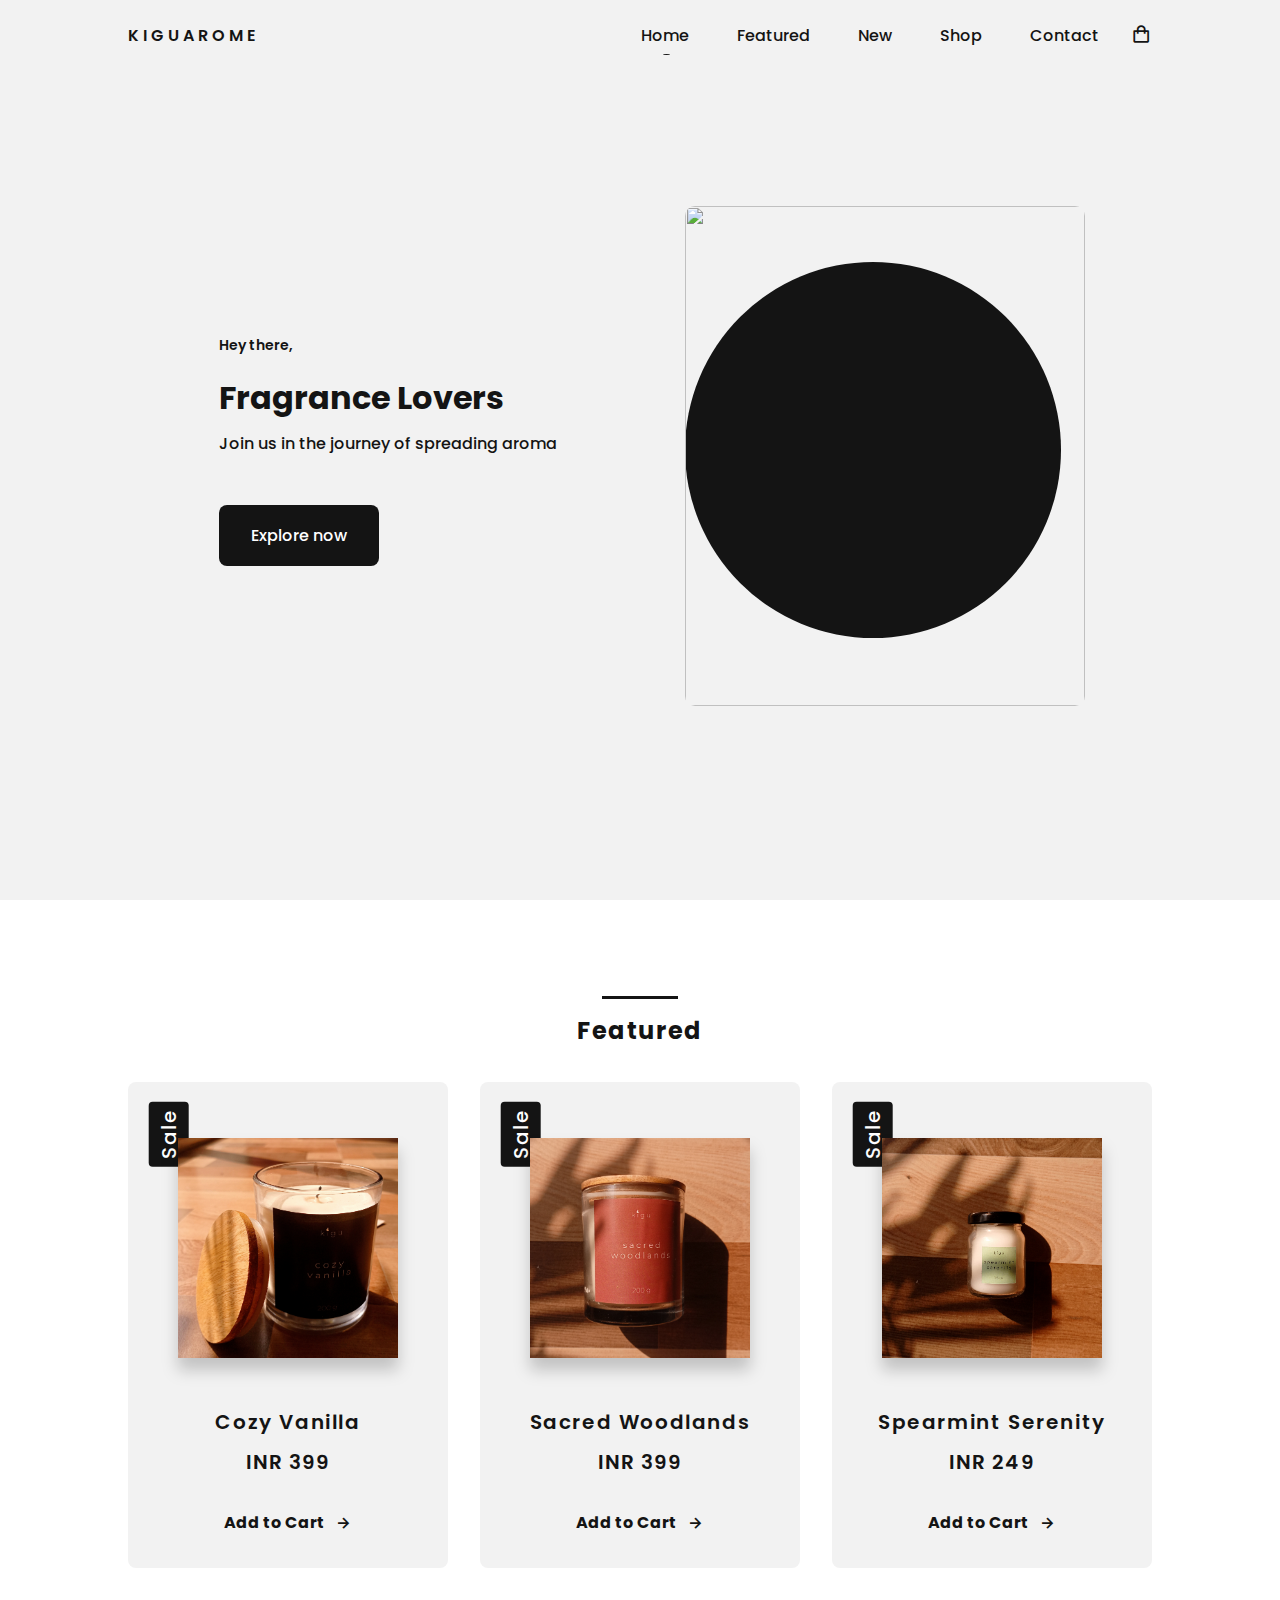
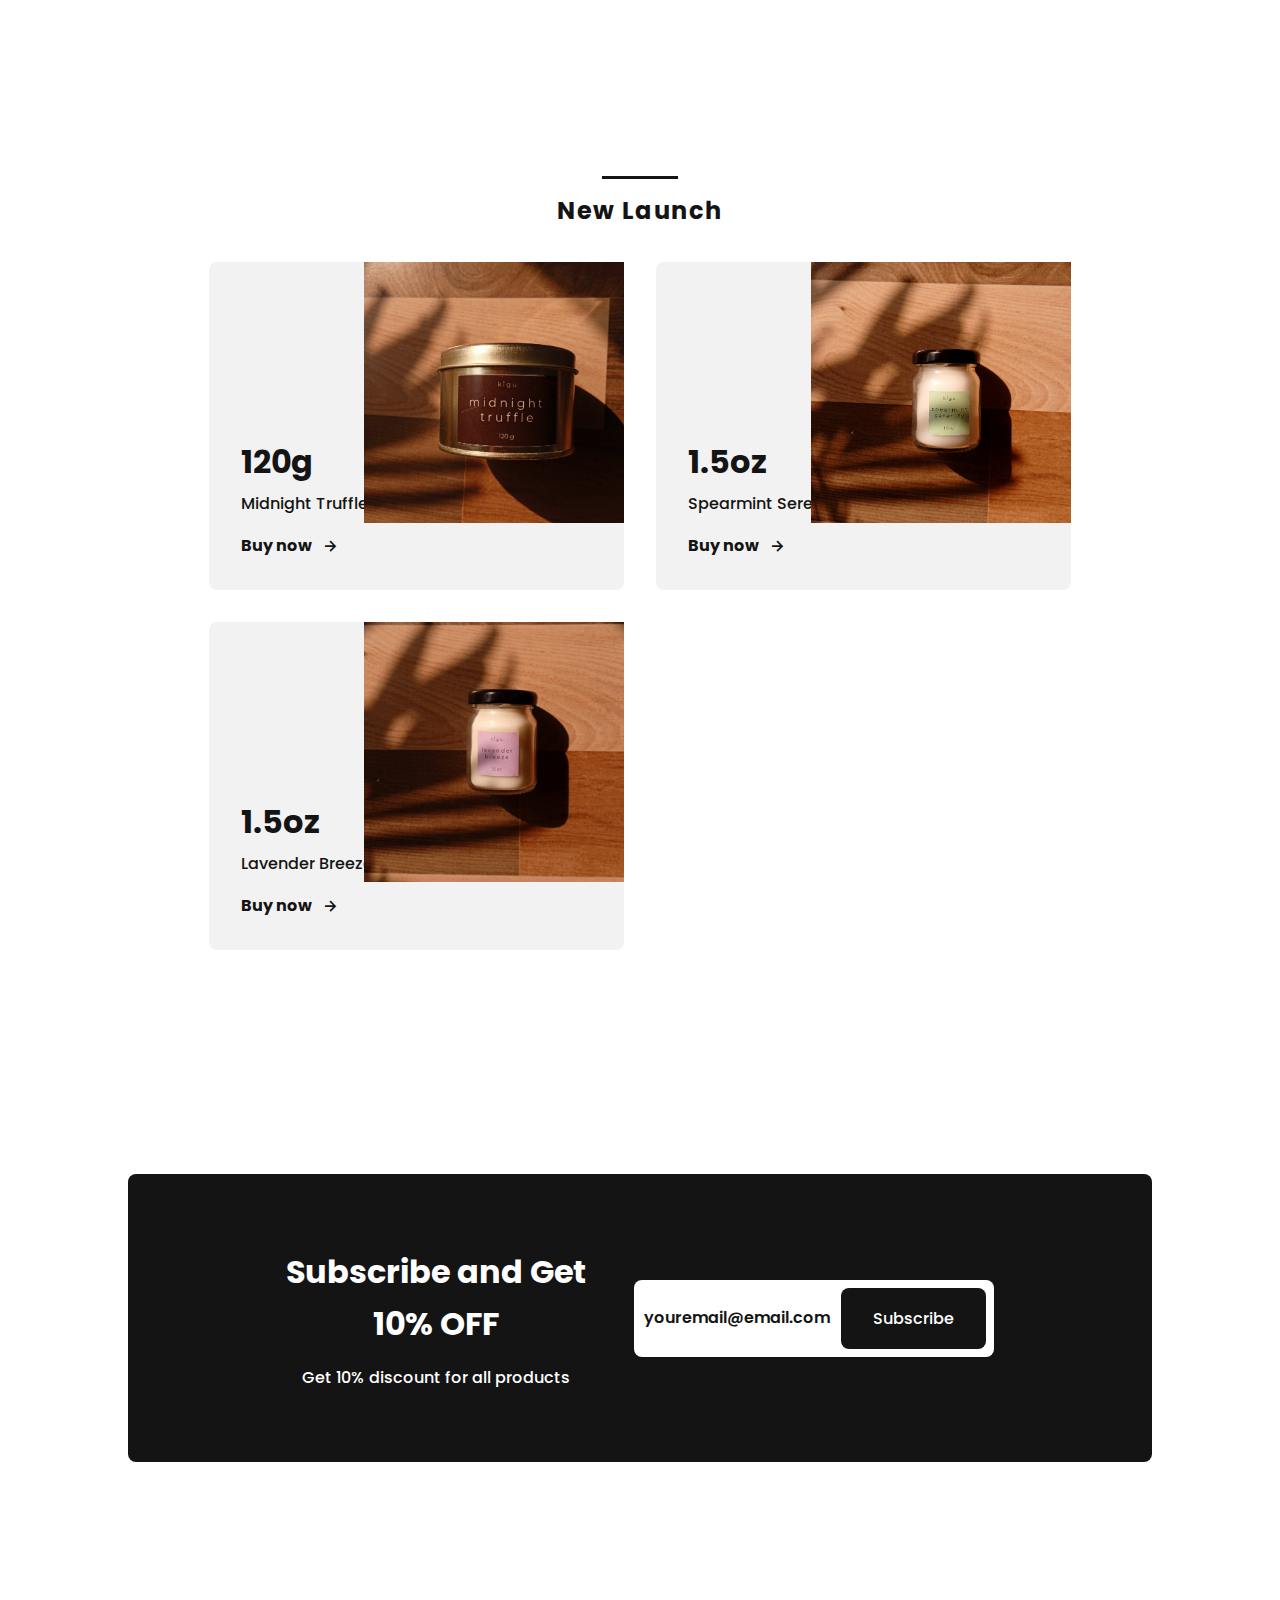
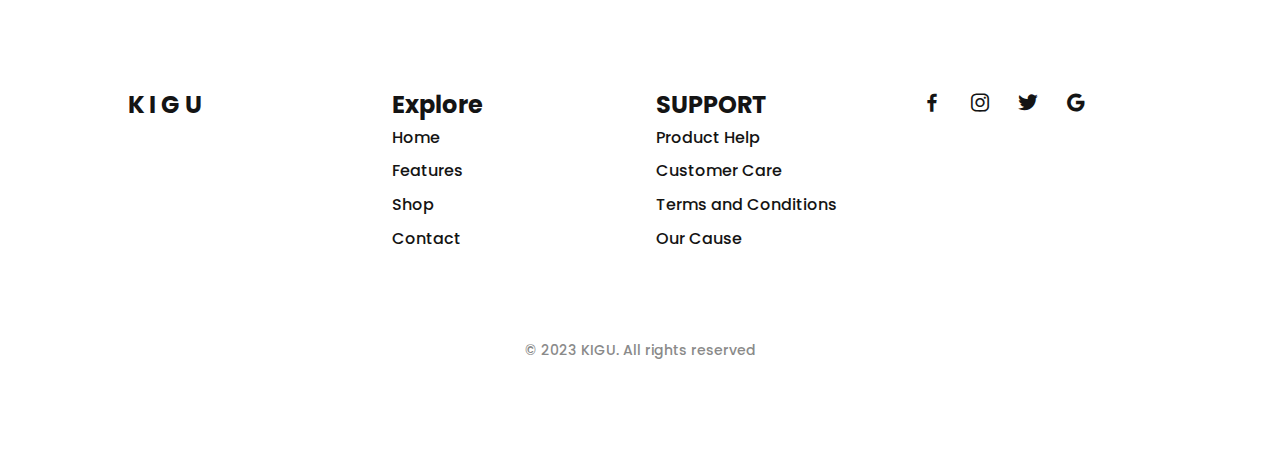
==== index.html @ 7e464791 "Add files via upload" ====
<!DOCTYPE html>
<html lang="en">
    <head>
        <meta charset="UTF-8">
        <meta name="viewport" content="width=device-width, initial-scale=1.0">

        <!-- ===== CSS ===== -->
        <link rel="stylesheet" href="./assets/css/styles.css">
        <script src="https://code.iconify.design/iconify-icon/1.0.7/iconify-icon.min.js"></script>
        <!-- ===== BOX ICONS ===== -->
        <link href='https://unpkg.com/boxicons@2.1.4/css/boxicons.min.css' rel='stylesheet'>

        <title>K I G U | Store </title>
    </head>
    <body>

        <!--===== HEADER =====-->
        <header class="l-header" id="header">
            <nav class="nav bd-grid">
                 <div class="nav__toggle" id="nav-toggle">
                    <i class="bx bxs-grid"></i>
                 </div>

                 <a href="#" class="nav__logo">K I G U   A R O M E</a>

                 <div class="nav__menu" id="nav-menu">
                    <ul class="nav__list">
                        <li class="nav__item"><a href="#home" class="nav__link active">Home</a></li>
                        <li class="nav__item"><a href="#featured" class="nav__link">Featured</a></li>
                        <li class="nav__item"><a href="#new" class="nav__link">New</a></li>
                        <li class="nav__item"><a href="shop.html" class="nav__link">Shop</a></li>
                        <li class="nav__item"><a href="#contact" class="nav__link">Contact</a></li>
                    </ul>
                 </div>

                 <div class="nav__shop">
                    <i class="bx bx-shopping-bag"></i>
                 </div>
            </nav>
        </header>

        <main class="l-main">
            <!--===== HOME =====-->
            <section class="home" id="home">
                <div class="home__container bd-grid">
                    <div class="home__candle">
                        <div class="home__shape"></div>
                        <img src="assets/img/cover.jpg" alt="" class="home__img">
                    </div>

                    <div class="home__data">
                        <span class="home__new">Hey there,</span>
                        <h1 class="home__title">Fragrance Lovers <br> </h1>
                        <p class="home__description">Join us in the journey of spreading aroma  </p>
                        <a href="./shop.html" class="button">Explore now</a>
                    </div>
                </div>
            </section>

            <!--===== FEATURED =====-->
            <section class="featured section" id="featured">
                <h2 class="section-title">Featured</h2>

                <div class="featured__container bd-grid">
                   <article class="candle">
                      <div class="candle__sale">Sale</div>
                      <img src="assets/img/vanilla-shop.jpg" alt="" class="candle__img">
                      <span class="candle__name">Cozy Vanilla</span>
                      <span class="candle__price">INR 399</span>
                      <a href="./payment.html" class="button-light">Add to Cart <i class="bx bx-right-arrow-alt button-icon"></i></a>
                   </article>

                   <article class="candle">
                    <div class="candle__sale">Sale</div>
                    <img src="assets/img/sacred-shop.jpg" alt="" class="candle__img">
                    <span class="candle__name">Sacred Woodlands</span>
                    <span class="candle__price">INR 399</span>
                    <a href="./payment.html" class="button-light">Add to Cart <i class="bx bx-right-arrow-alt button-icon"></i></a>
                 </article>

                 <article class="candle">
                    <div class="candle__sale">Sale</div>
                    <img src="assets/img/mint-shop.jpg" alt="" class="candle__img">
                    <span class="candle__name">Spearmint Serenity</span>
                    <span class="candle__price">INR 249</span>
                    <a href="./payment.html" class="button-light">Add to Cart <i class="bx bx-right-arrow-alt button-icon"></i></a>
                 </article>
                </div>

            </section>

            <!--===== COLLECTION =====-->
            <section class="collection section" id="new">
                <h2 class="section-title">New Launch</h2>

                <div class="collection__container bd-grid">

                    <div class="collection__card">
                        <div class="collection__data">
                            <h3 class="collection__name">120g</h3>
                            <p class="collection__description">Midnight Truffle</p>
                            <a href="./payment.html" class="button-light">Buy now <i class="bx bx-right-arrow-alt button-icon"></i></a>
                        </div>

                        <img src="assets/img/midnight-shop.jpg" alt="" class="collection__img">
                    </div>

                    <div class="collection__card">
                        <div class="collection__data">
                            <h3 class="collection__name">1.5oz</h3>
                            <p class="collection__description">Spearmint Serenity</p>
                            <a href="./payment.html" class="button-light">Buy now <i class="bx bx-right-arrow-alt button-icon"></i></a>
                        </div>

                        <img src="assets/img/mint-shop.jpg" alt="" class="collection__img">
                    </div>

                    <div class="collection__card">
                        <div class="collection__data">
                            <h3 class="collection__name">1.5oz</h3>
                            <p class="collection__description">Lavender Breeze</p>
                            <a href="./payment.html" class="button-light">Buy now <i class="bx bx-right-arrow-alt button-icon"></i></a>
                        </div>

                        <img src="assets/img/lavender-shop.jpg" alt="" class="collection__img">
                    </div>
                </div>
            </section>
            

            <!--===== NEWSLETTER =====-->
            <section class="newsletter section">
                <div class="newsletter__container bd-grid">
                    <div>
                        <h3 class="newsletter__title">Subscribe and Get <br>10% OFF</h3>
                        <p class="newsletter__description">Get 10% discount for all products</p>
                    </div>

                    <form action="" class="newsletter__subscribe">
                        <input type="text" placeholder="youremail@email.com" class="newsletter__input">
                        <a href="mailto:kiguarome@gmail.com?subject=Subscribtion&body=I%20am%20subscribing%20to%20Kigu." class="button">Subscribe</a>
                    </form>
                </div>
            </section>

            
        </main>

        <!--===== FOOTER =====-->
        <footer class="footer section" id="contact">
            <div class="footer__container bd-grid">
                <div class="footer__box">
                    <h3 class="footer__title">K I G U</h3>
                </div>
        
                <div class="footer__box">
                    <h3 class="footer__title">Explore</h3>
                    <ul>
                        <li><a href="#home" class="footer__link">Home</a></li>
                        <li><a href="#featured" class="footer__link">Features</a></li>
                        <li><a href="./shop.html" class="footer__link">Shop</a></li>
                        <li><a href="#contact" class="footer__link">Contact</a></li>
                    </ul>
                </div>
        
                <div class="footer__box">
                    <h3 class="footer__title">SUPPORT</h3>
                    <ul>
                        <li><a href="https://www.instagram.com/kiguarome/" class="footer__link">Product Help</a></li>
                        <li><a href="https://www.instagram.com/kiguarome/" class="footer__link">Customer Care</a></li>
                        <li><a href="./pages/terms.html" class="footer__link">Terms and Conditions</a></li>
                        <li><a href="./pages/cause.html" class="footer__link">Our Cause</a></li>
                    </ul>
                </div>
        
                <div class="footer__box">
                    <a href="https://www.facebook.com/profile.php?id=61552154427561" class="footer__social"><i class="bx bxl-facebook"></i></a>
                    <a href="https://www.instagram.com/kiguarome/" class="footer__social"><i class="bx bxl-instagram"></i></a>
                    <a href="https://twitter.com/kiguarome" class="footer__social"><i class="bx bxl-twitter"></i></a>
                    <a href="https://www.google.com/search?q=kigu+arome&oq=kigu+arome&gs_lcrp=EgZjaHJvbWUqBggAEEUYOzIGCAAQRRg7MgYIARBFGEAyBggCEEUYOzIGCAMQRRg8MgYIBBBFGDwyBggFEEUYPNIBCDI1MDlqMGo3qAIAsAIA&sourceid=chrome&ie=UTF-8#ip=1" class="footer__social"><i class="bx bxl-google"></i></a>
                    <a href="tel:+919999391465" class="footer__social"><iconify-icon icon="bx:phone"></iconify-icon></a>
                    <a href="mailto:kiguarome@gmail.com" class="footer__social"><iconify-icon icon="icon-park:email-push"></iconify-icon></a>
                </div>

               
            </div>
        
            <p class="footer__copy">&#169; 2023 KIGU. All rights reserved</p>
        </footer>

        <!--===== MAIN JS =====-->
        <script src="assets/js/main.js"></script>
        
    </body>
</html>
---- assets/css/styles.css ----
/*===== GOOGLE FONTS =====*/
@import url("https://fonts.googleapis.com/css2?family=Poppins:wght@400;500;600;700&display=swap");
/*===== VARIABLES CSS =====*/
:root{
  --header-height: 3rem; 
  /*===== Font weight =====*/
  --font-medium: 500;
  --font-semi-bold: 600;
  --font-bold: 700;

  /*===== Colores =====*/
  --dark-color: #141414;
  --dark-color-light: #8a8a8a;
  --dark-color-lighten: #f2f2f2;
  --white-color: #fff;

  /*===== Font and typography =====*/
  --body-font: 'Poppins', sans-serif;
  --big-font-size: 1.25rem;
  --bigger-font-size: 1.5rem;
  --biggest-font-size: 2rem;
  --h2-font-size: 1.25rem;
  --normal-font-size: .938rem;
  --smaller-font-size: .813rem;

  /*===== Margenes =====*/
  --mb-1: .5rem;
  --mb-2: 1rem;
  --mb-3: 1.5rem;
  --mb-4: 2rem;
  --mb-5: 2.5rem;
  --mb-6: 3rem;

  /*===== z index =====*/
  --z-fixed: 100;
  
  /*===== Rotate img =====*/
  --rotate-img: rotate(-30deg)
}

@media screen and (min-width: 768px) {
  :root{
    --big-font-size: 1.5rem;
    --bigger-font-size: 2rem;
    --biggest-font-size: 3rem;
    --normal-font-size: 1rem;
    --smaller-font-size: .875rem;
  }
}
/*===== BASE =====*/
*,::before,::after{
  box-sizing: border-box;
}

html{
  scroll-behavior: smooth;
}

body{
  margin: var(--header-height) 0 0 0;
  font-family: var(--body-font);
  font-size: var(--normal-font-size);
  font-weight: var(--font-medium);
  color: var(--dark-color);
  line-height: 1.6;
}

h1,h2,h3,p,ul{
  margin: 0;
}

ul{
  padding: 0;
  list-style: none;
}

a{
  text-decoration: none;
  color: var(--dark-color)
}

img{
  max-width: 100%;
  height: auto;
  display: block;
}

/*===== CLASS CSS ===== */
.section{
  padding: 5rem 0 2rem;
}

.section-title{
  position: relative;
  font-size: var(--big-font-size);
  margin-bottom: var(--mb-4);
  text-align: center;
  letter-spacing: .1rem;
}

.section-title::after{
  content: '';
  position: absolute;
  width: 56px;
  height: .18rem;
  top: -1rem;
  left: 0;
  right: 0;
  margin: auto;
  background-color: var(--dark-color);
}

/*===== LAYOUT =====*/
.bd-grid{
  max-width: 1024px;
  display: grid;
  grid-template-columns: 100%;
  column-gap: 2rem;
  width: calc(100% - 2rem);
  margin-left: var(--mb-2);
  margin-right: var(--mb-2);
}

.l-header{
  width: 100%;
  position: fixed;
  top: 0;
  left: 0;
  z-index: var(--z-fixed);
  background-color: var(--dark-color-lighten);
}

/*===== NAV =====*/
.nav{
  height: var(--header-height);
  display: flex;
  justify-content: space-between;
  align-items: center;
}

@media screen and (max-width: 768px){
  .nav__menu{
    position: fixed;
    top: var(--header-height);
    left: -100%;
    width: 70%;
    height: 100vh;
    padding: 2rem;
    background-color: var(--white-color);
    transition: .5s;
  }
}

.nav__item{
  margin-bottom: var(--mb-4);
}

.nav__logo{
  font-weight: var(--font-semi-bold);
}

.nav__toggle, .nav__shop{
  font-size: 1.3rem;
  cursor: pointer;

}

/*Show menu*/
.show{
  left: 0;
}

/*Active link*/
.active{
  position: relative;
}

.active::before{
  content: '';
  position: absolute;
  bottom: -.5rem;
  left: 45%;
  width: 7px;
  height: 1px;
  background-color: var(--dark-color);
  border-radius: 50%;
}

/*Change color header*/
.scroll-header{
  background-color: var(--white-color);
  box-shadow: 0 2px 4px rgba(0,0,0,.1);
}


/*===== HOME =====*/
.home{
  background-color: var(--dark-color-lighten);
  overflow: hidden;
}

.home__container{
  height: calc(100vh - var(--header-height));
}

.home__candle{
  position: relative;
  display: flex;
  justify-content: center;
  align-self: center;
}

.home__shape{
  width: 220px;
  height: 220px;
  background-color: var(--dark-color);
  border-radius: 50%;
}

.home__img{
  position: absolute;
  top: -2rem;
  max-width: initial;
  width: 220px;
  height: 300px;
  border-radius: 10px;
  /*transform: var(--rotate-img)*/
}

.home__new{
  display: block;
  font-size: var(--smaller-font-size);
  font-weight: var(--font-semi-bold);
  margin-bottom: var(--mb-2);
}

.home__title{
  font-size: var(--bigger-font-size);
  margin-bottom: var(--mb-1);
}

.home__description{
  margin-bottom: var(--mb-6);
}
/*BUTTONS*/
.button{
  display: inline-block;
  background-color: var(--dark-color);
  color: var(--white-color);
  padding: 1.125rem 2rem;
  font-weight: var(--font-medium);
  border-radius: .5rem;
  transition: .3s;
}

.button:hover{
  transform: translate(-.25rem);
}

.button-light{
  display: inline-flex;
  color: var(--dark-color);
  font-weight: var(--font-bold);
  align-items: center;
}

.button-icon{
  font-size: 1.25rem;
  margin-left: var(--mb-1);
  transition: .3s;
}

.button-light:hover .button-icon{
  transform: translate(.25rem);
}

/*===== FEATURED =====*/
.featured__container{
  row-gap: 2rem;
  grid-template-columns: repeat(auto-fit, minmax(220px, 1fr));
}

.candle{
  position: relative;
  display: flex;
  flex-direction: column;
  align-items: center;
  padding: 2rem;
  background-color: var(--dark-color-lighten);
  border-radius: .5rem;
  transition: .3s;
}

.candle__sale{
  position: absolute;
  left: .5rem;
  background-color: var(--dark-color);
  color: var(--white-color);
  padding: .25rem .5rem;
  border-radius: .25rem;
  font-size: var(--h2-font-size);
  transform: rotate(-90deg);
  letter-spacing: .1rem;

}

.candle__img{
  width: 220px;
  margin-top: var(--mb-3);
  margin-bottom: var(--mb-6);
  filter: drop-shadow(0 12px 8px rgba(0,0,0,.2));
}

.candle__name, .candle__price{
  font-size: var(--h2-font-size);
  letter-spacing: .1rem;
  font-weight: var(--font-semi-bold);
}

.candle__name{
  margin-bottom: var(--mb-1);
}

.candle__price{
  margin-bottom: var(--mb-4);
}

.candle:hover{
  transform: translate(-.5rem);
}

/*===== COLLECTION =====*/
.collection__container{
  row-gap: 2rem;
  justify-content: center;
}

.collection__card{
  position: relative;
  display: flex;
  height: 328px;
  background-color: var(--dark-color-lighten);
  padding: 2rem;
  border-radius: .5rem;
  transition: .3s;
}

.collection__data{
  align-self: flex-end;
}

.collection__img{
  position: absolute;
  top: 0;
  right: 0;
  width: 230px;
} 

.collection__name{
  font-size: var(--bigger-font-size);
  margin-bottom: .25rem;
}

.collection__description{
  margin-bottom: var(--mb-2);
}

.collection__card:hover{
  transform: translateY(-.5rem);
}

.candle__pages{
  margin-top: var(--mb-6);
}

.candle__pag{
  padding: .5rem 1rem;
  border: 1px solid var(--dark-color);
}

.candle__pag:hover{
  background-color: var(--dark-color);
  color: var(--white-color);
}


/*===== NEWSLETTER =====*/
.newsletter__container{
  background-color: var(--dark-color);
  color: var(--white-color);
  padding: 2rem .5rem;
  border-radius: .5rem;
  text-align: center;
}

.newsletter__title{
  font-size: var(--bigger-font-size);
  margin-bottom: var(--mb-2);
}

.newsletter__description{
  margin-bottom: var(--mb-5);
}

.newsletter__subscribe{
  display: flex;
  column-gap: .5rem;
  background-color: var(--white-color);
  padding: .5rem;
  border-radius: .5rem;
}

.newsletter__input{
  outline: none;
  border: none;
  width: 90%;
  font-size: var(--normal-font-size);
}

.newsletter__input::placeholder{
  color: var(--dark-color);
  font-family: var(--body-font);
  font-size: var(--normal-font-size);
  font-weight: var(--font-semi-bold);
}


/*===== FOOTER =====*/
.footer__container{
  grid-template-columns: repeat(auto-fit, minmax(220px, 1fr));
}

.footer__box{
  margin-bottom: var(--mb-4);
}

.footer__title{
  font-size: var(--big-font-size);
}

.footer__link{
  display: block;
  width: max-content;
  margin-bottom: var(--mb-1);
}

.footer__social{
  font-size: 1.5rem;
  margin-right: 1.25rem;
}

.footer__copy{
  padding-top: 3rem;
  font-size: var(--smaller-font-size);
  color: var(--dark-color-light);
  text-align:center;
}

/* ===== MEDIA QUERIES=====*/
@media screen and (min-width: 576px){
  .collection__container{
    grid-template-columns: 415px;
  }

  .collection__img{
    width: 260px;
  }

  .offer__container{
    grid-template-columns: max-content max-content;
  }

  .offer__data{
    text-align: center;
  }


}

@media screen and (min-width: 768px){
  body{
    margin: 0;
  }

  .section{
    padding: 7rem 0;
  }

  .section-title::after{
    width: 76px;
  }

  .nav{
    height: calc(var(--header-height) + 1.5rem);
  }

  .nav__menu{
    margin-left: auto;
  }

  .nav__list{
    display: flex;
  }

  .nav__item{
    margin-left: var(--mb-6);
    margin-bottom: 0;
  }

  .nav__toggle{
    display: none;
  }

  .home__container{
    height: 100vh;
    grid-template-columns: max-content max-content;
    justify-content: center;
    align-items: center;
  }

  .home__candle{
    order: 1;
  }

  .home__shape{
    width: 376px;
    height: 376px;
  }

  .home__img{
    width: 400px;
    height: 500px;
    top: -3.5rem;
    right: 0;
    left: 0rem;
    border-radius: 10px;
  }

  .newsletter__container{
    grid-template-columns: max-content max-content;
    justify-content: center;
    align-items: center;
    padding: 4.5rem 2rem;
    column-gap: 3rem;
  }

  .newsletter__description{
    margin-bottom: 0;
  }

  .newsletter__subscribe{
    width: 360px;
    height: max-content;
  }


}

@media screen and (min-width: 1024px){
  .bd-grid{
    margin-left: auto;
    margin-right: auto;
  }

  .home__container{
    column-gap: 8rem;
  }

  .collection__container{
    grid-template-columns: repeat(2, 415px);
  }

  .new__container{
    grid-template-columns: max-content 1fr;
  }
}
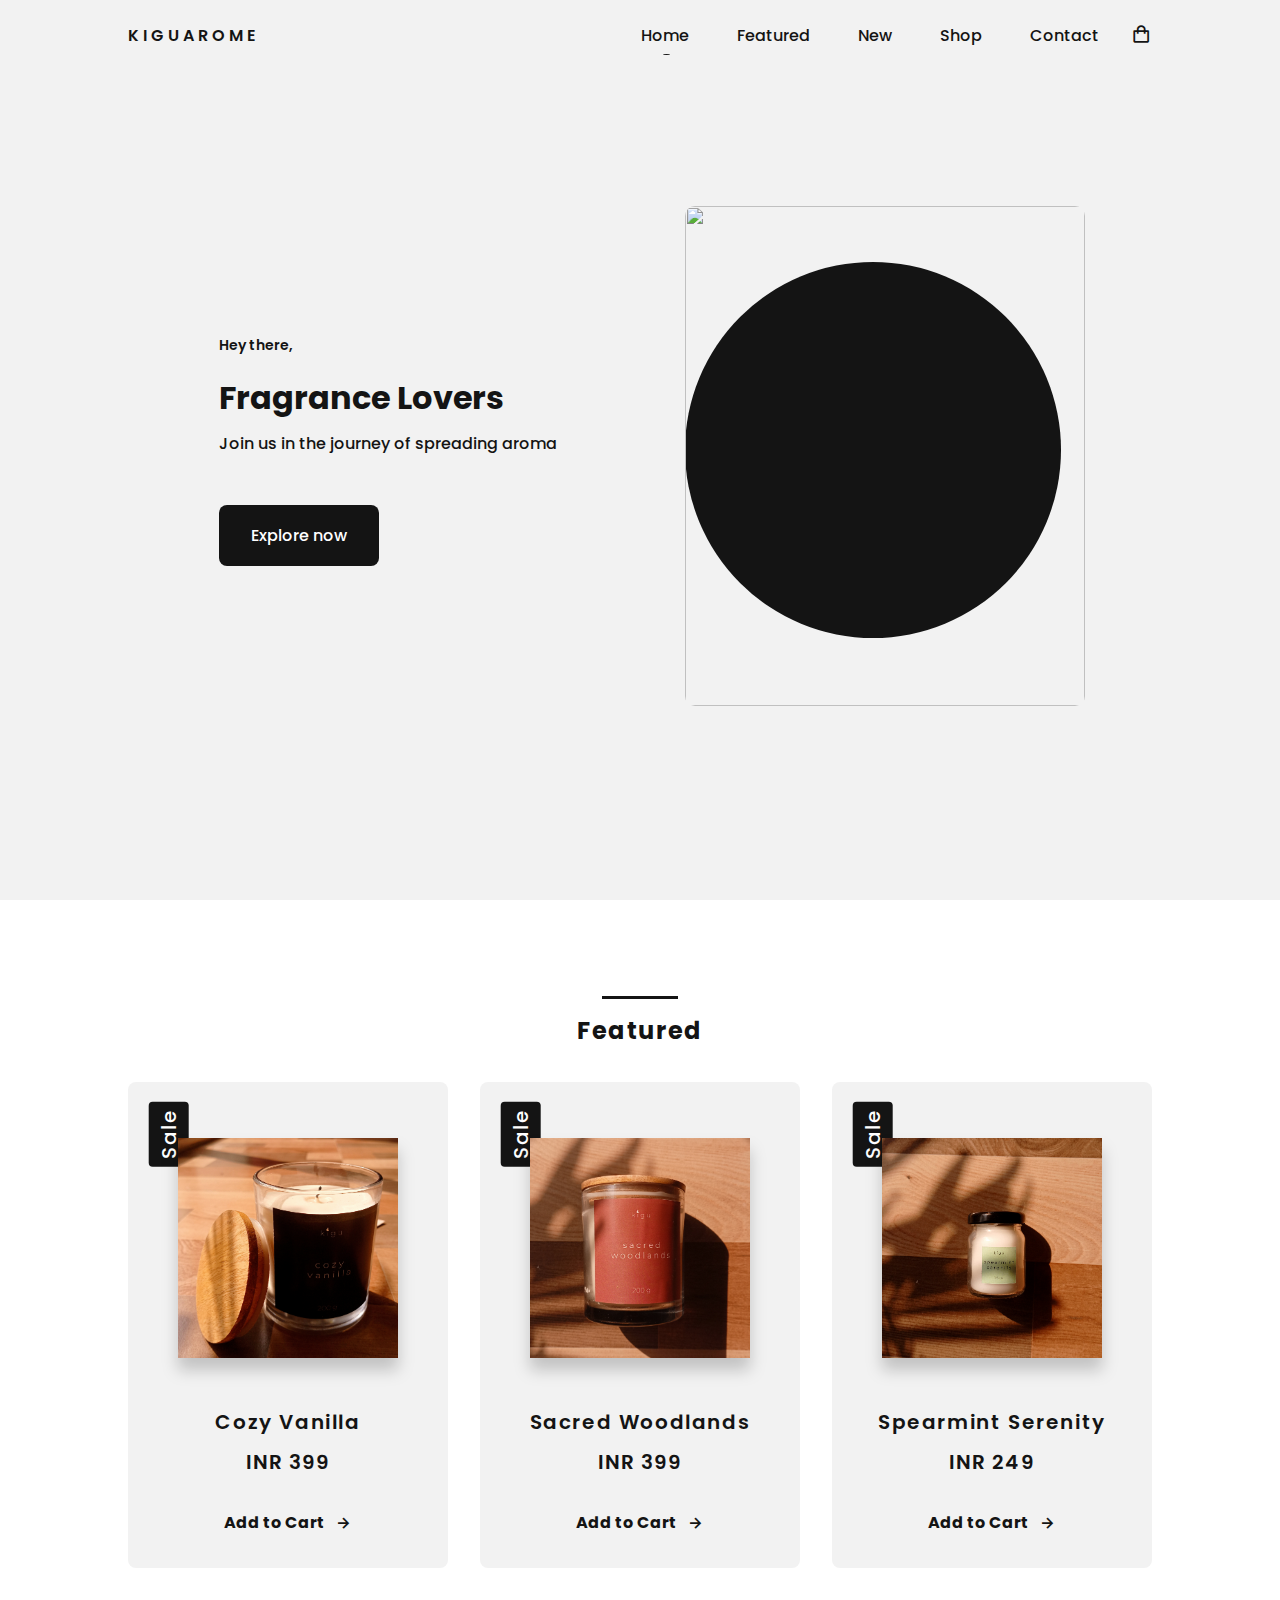
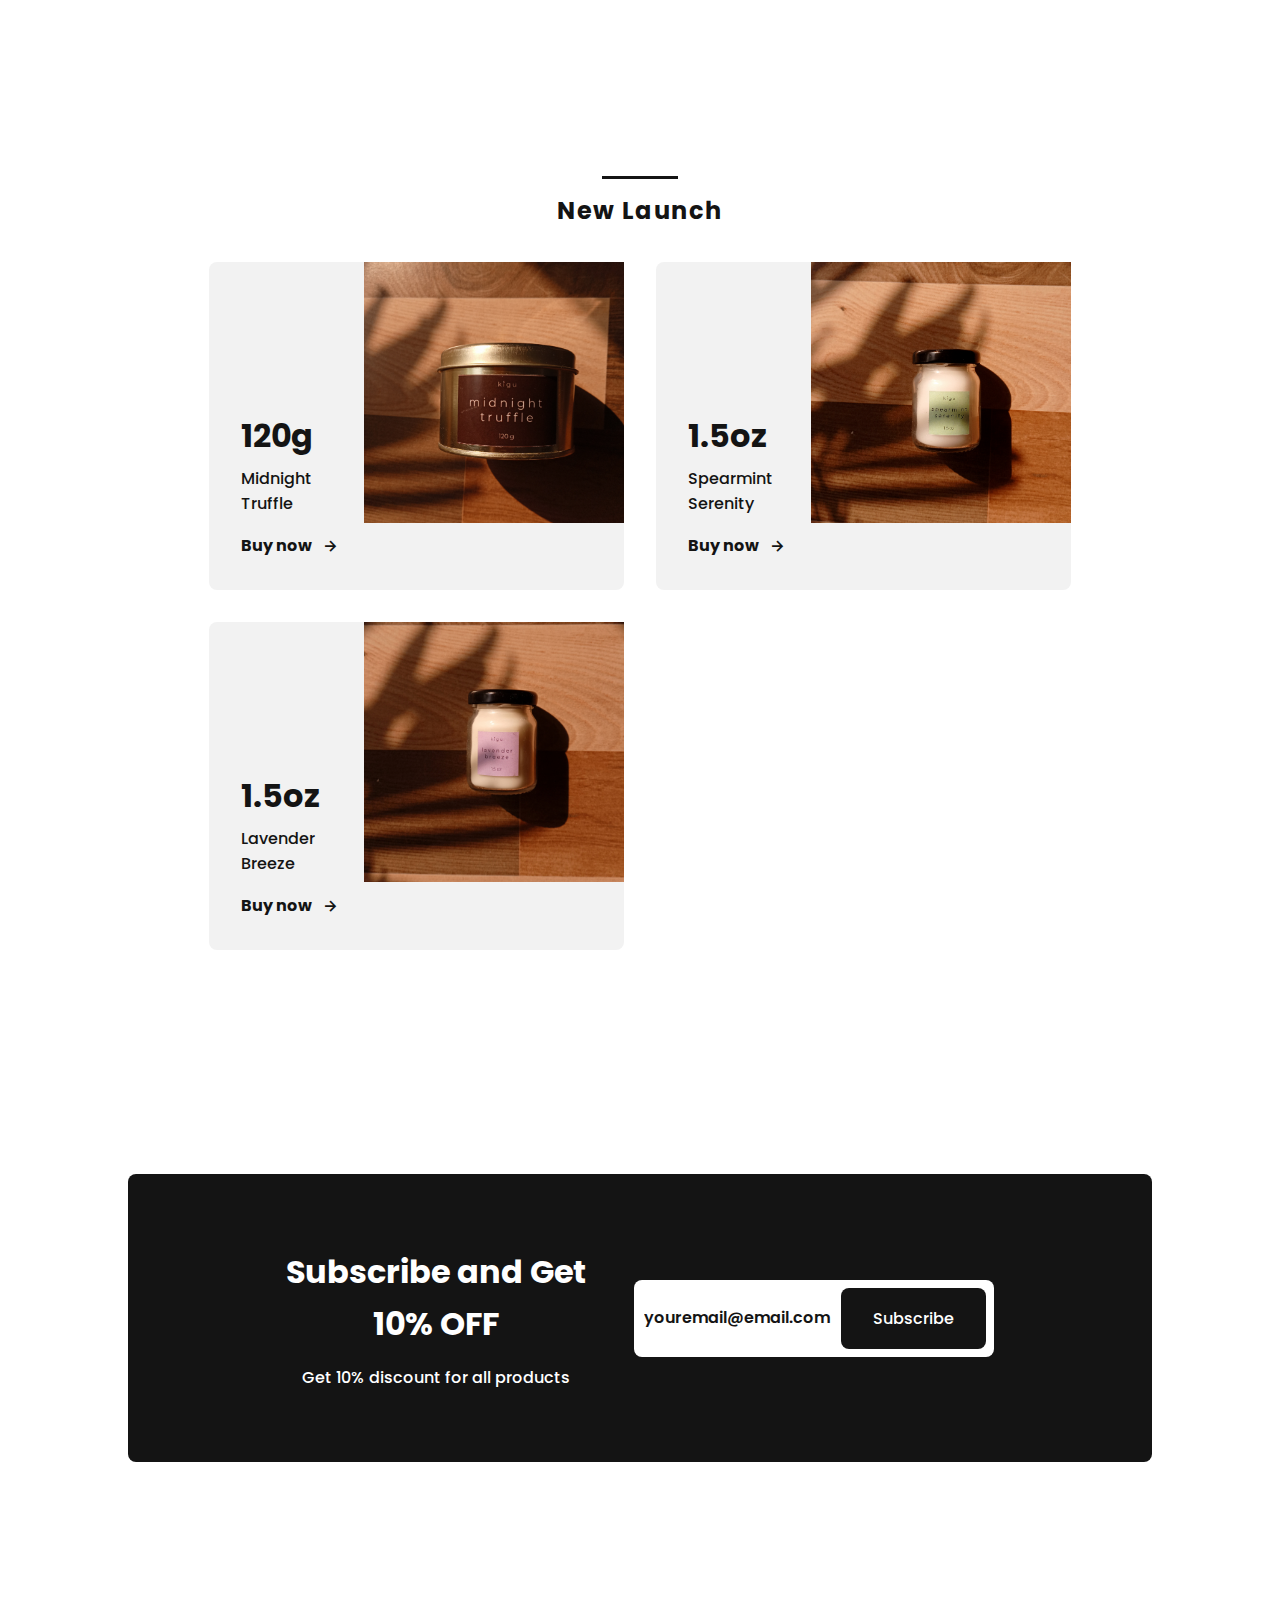
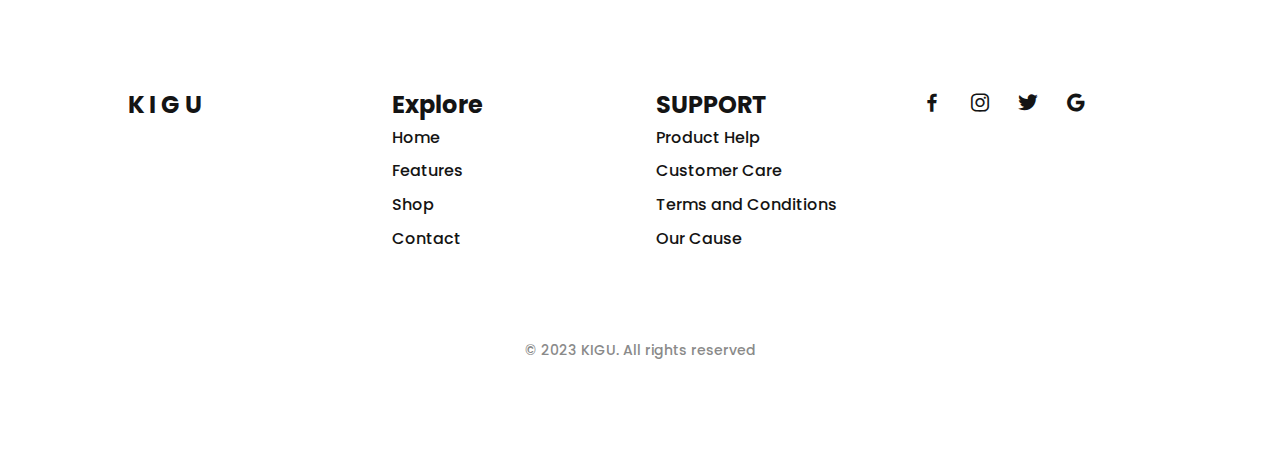
==== commit 1f582661: "Update index.html" ====
--- a/index.html
+++ b/index.html
@@ -34,7 +34,7 @@
                  </div>
 
                  <div class="nav__shop">
-                    <i class="bx bx-shopping-bag"></i>
+                    <a href="./payment.html"><i class="bx bx-shopping-bag"></i></a>
                  </div>
             </nav>
         </header>
@@ -98,7 +98,7 @@
                     <div class="collection__card">
                         <div class="collection__data">
                             <h3 class="collection__name">120g</h3>
-                            <p class="collection__description">Midnight Truffle</p>
+                            <p class="collection__description">Midnight <br>Truffle</p>
                             <a href="./payment.html" class="button-light">Buy now <i class="bx bx-right-arrow-alt button-icon"></i></a>
                         </div>
 
@@ -108,7 +108,7 @@
                     <div class="collection__card">
                         <div class="collection__data">
                             <h3 class="collection__name">1.5oz</h3>
-                            <p class="collection__description">Spearmint Serenity</p>
+                            <p class="collection__description">Spearmint <br>Serenity</p>
                             <a href="./payment.html" class="button-light">Buy now <i class="bx bx-right-arrow-alt button-icon"></i></a>
                         </div>
 
@@ -118,7 +118,7 @@
                     <div class="collection__card">
                         <div class="collection__data">
                             <h3 class="collection__name">1.5oz</h3>
-                            <p class="collection__description">Lavender Breeze</p>
+                            <p class="collection__description">Lavender <br>Breeze</p>
                             <a href="./payment.html" class="button-light">Buy now <i class="bx bx-right-arrow-alt button-icon"></i></a>
                         </div>
 
